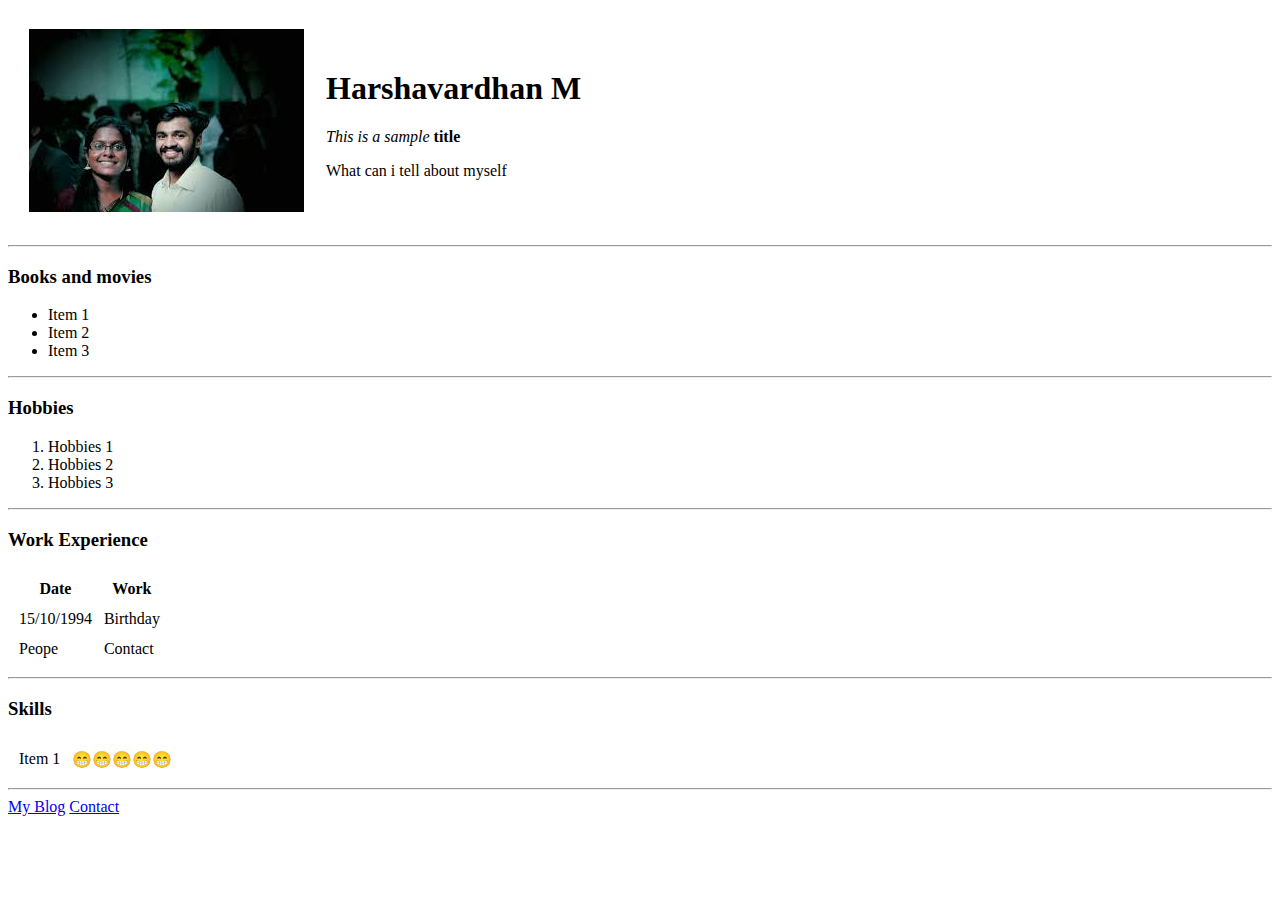
==== index.html @ e81fb997 "initial cv files" ====
<!DOCTYPE html>
<html lang="en">

<head>
    <meta charset="UTF-8">
    <meta name="viewport" content="width=device-width, initial-scale=1.0">
    <title>🎸 Document</title>
</head>

<body>
    <table cellspacing="20">
        <tr>
            <td> <img src="./images/profilepic.jpg" alt=""></td>
            <td>
                <h1>Harshavardhan M</h1>
                <p><em>This is a sample </em> <strong>title</strong></p>
                <p>What can i tell about myself</p>
            </td>
        </tr>
    </table>


    <hr>
    <h3>Books and movies</h3>
    <ul>
        <li>Item 1</li>
        <li>Item 2</li>
        <li>Item 3</li>
    </ul>
    <hr>
    <h3>Hobbies</h3>
    <ol>
        <li>Hobbies 1</li>
        <li>Hobbies 2</li>
        <li>Hobbies 3</li>
    </ol>
    <hr>
    <h3>Work Experience</h3>
    <table cellspacing="10">
        <thead>
            <th>Date</th>
            <th>Work</th>
        </thead>
        <tr>
            <td>15/10/1994</td>
            <td>Birthday</td>
        </tr>
        <tfoot>
            <tr>
                <td>Peope</td>
                <td>Contact</td>
            </tr>
        </tfoot>
    </table>
    <hr>
    <h3>Skills</h3>
    <table cellspacing="10">
        <tr>
            <td>Item 1</td>
            <td>😁😁😁😁😁</td>
        </tr>
    </table>
    <hr>
  
    <a href="https://harshayoo.wordpress.com/">My Blog</a>
    <a href="./contact.html">Contact</a>
</body>

</html>
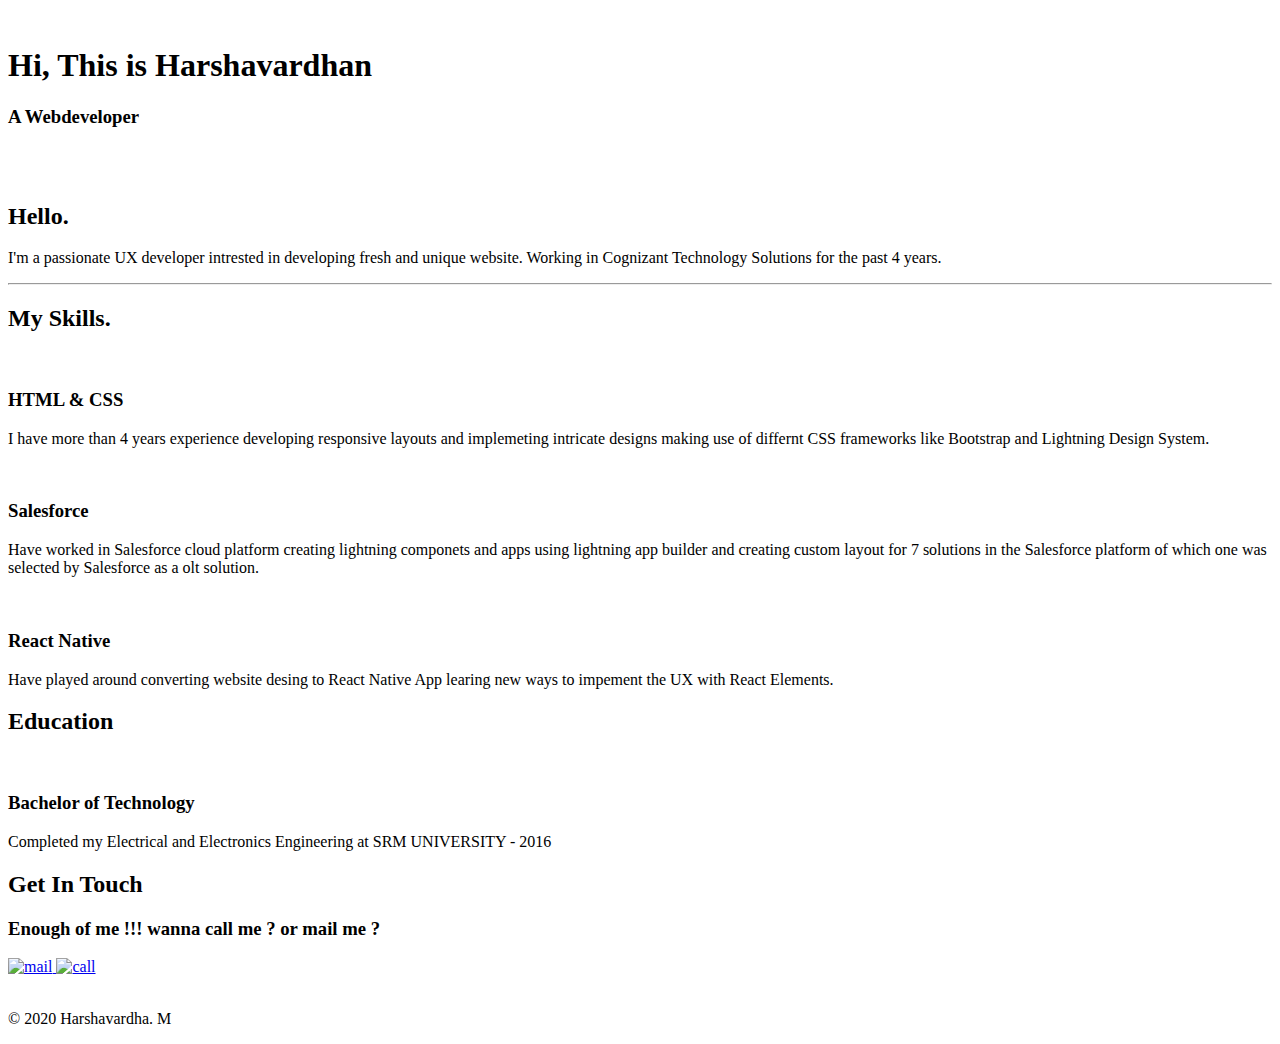
==== commit dded66f7: "Update index.html" ====
--- a/index.html
+++ b/index.html
@@ -4,66 +4,80 @@
 <head>
     <meta charset="UTF-8">
     <meta name="viewport" content="width=device-width, initial-scale=1.0">
-    <title>🎸 Document</title>
+    <title>style site</title>
+    <link rel="stylesheet" href="./css/styles.css">
+    <link rel="icon" href="./css/favicon.ico">
+    <link
+        href="https://fonts.googleapis.com/css2?family=Merriweather:wght@300&family=Montserrat&family=Sacramento&display=swap"
+        rel="stylesheet">
 </head>
 
 <body>
-    <table cellspacing="20">
-        <tr>
-            <td> <img src="./images/profilepic.jpg" alt=""></td>
-            <td>
-                <h1>Harshavardhan M</h1>
-                <p><em>This is a sample </em> <strong>title</strong></p>
-                <p>What can i tell about myself</p>
-            </td>
-        </tr>
-    </table>
-
-
-    <hr>
-    <h3>Books and movies</h3>
-    <ul>
-        <li>Item 1</li>
-        <li>Item 2</li>
-        <li>Item 3</li>
-    </ul>
-    <hr>
-    <h3>Hobbies</h3>
-    <ol>
-        <li>Hobbies 1</li>
-        <li>Hobbies 2</li>
-        <li>Hobbies 3</li>
-    </ol>
-    <hr>
-    <h3>Work Experience</h3>
-    <table cellspacing="10">
-        <thead>
-            <th>Date</th>
-            <th>Work</th>
-        </thead>
-        <tr>
-            <td>15/10/1994</td>
-            <td>Birthday</td>
-        </tr>
-        <tfoot>
-            <tr>
-                <td>Peope</td>
-                <td>Contact</td>
-            </tr>
-        </tfoot>
-    </table>
-    <hr>
-    <h3>Skills</h3>
-    <table cellspacing="10">
-        <tr>
-            <td>Item 1</td>
-            <td>😁😁😁😁😁</td>
-        </tr>
-    </table>
-    <hr>
-  
-    <a href="https://harshayoo.wordpress.com/">My Blog</a>
-    <a href="./contact.html">Contact</a>
+    <div class="top-cont">
+        <img class="top-cloud" src="./css/images/cloud.png" alt="">
+        <img class="top-sun" src="./css/images/sun.svg" alt="">
+        <h1>Hi, This is Harshavardhan</h1>
+        <h3>A Webdeveloper</h3>
+        <img class="bottom-cloud" src="./css/images/cloud.png" alt="">
+        <img src="./css/images/mountain.png" alt="">
+    </div>
+    <div class="mid-cont">
+        <div class="profile">
+            <img class="profile-pic" src="./css/images/harsha.jpg" alt="">
+            <h2>Hello.</h2>
+            <p>I'm a passionate UX developer intrested in developing fresh and unique website. Working in 
+                Cognizant Technology Solutions for the past 4 years.
+            </p>
+        </div>
+        <hr>
+        <div class="skills">
+            <h2>My Skills.</h2>
+            <div class="skill-row">
+                <img class="skill1" src="./css/images/html.svg" alt="">
+                <h3>HTML & CSS</h3>
+                <p>I have more than 4 years experience developing responsive layouts and implemeting intricate designs making use of differnt 
+                    CSS frameworks like Bootstrap and Lightning Design System.
+                </p>
+            </div>
+            <div class="skill-row">
+                <img class="skill2" src="./css/images/salesforce.svg" alt="">
+                <h3>Salesforce</h3>
+                <p>Have worked in Salesforce cloud platform creating lightning componets and apps using lightning app builder and creating custom layout for 7 solutions in the 
+                    Salesforce platform of which one was selected by Salesforce as a olt solution.
+                </p>
+            </div>
+            <div class="skill-row">
+                <img class="skill1" src="./css/images/react.svg" alt="">
+                <h3>React Native</h3>
+                <p>Have played around converting website desing to React Native App learing new ways to impement the UX 
+                    with React Elements.
+                </p>
+            </div>
+        </div>
+        <div class="education">
+            <h2>Education</h2>
+           
+            <div class="skill-row">
+                <img class="skill1" src="./css/images/education.svg" alt="">
+                <h3>Bachelor of Technology</h3>
+                <p>Completed my Electrical and Electronics Engineering at SRM UNIVERSITY - 2016</p>
+           
+            </div>
+        </div>
+        <div class="contact-me">
+            <h2>Get In Touch</h2>
+            <h3>Enough of me !!! wanna call me ? or mail me ?</h3>
+             <a class="" href="mailto:harshavardhanmurugan@gmail.com"><img alt="mail" src="./css/images/mail.svg"> </a>
+            <a class=""  href="tel:+91 8754979764"><img alt="call" src="./css/images/call.svg">  </a>
+        </div>
+    </div>
+    </div>
+    <div class="bottom-cont"> 
+        <a class="footer-link" href="https://www.facebook.com/harsha.vardhan.775" target="_blank">   <img class="" src="./css/images/facebook.svg" alt=""></a>
+        <a class="footer-link" href="https://twitter.com/harshamhv">   <img class="" src="./css/images/twitter.svg" alt=""></a>
+        <a class="footer-link" href="https://www.instagram.com/haha_harsha/">   <img class="" src="./css/images/instagram.svg" alt=""></a>
+        <p>© 2020 Harshavardha. M</p>
+    </div>
 </body>
 
-</html>+</html>
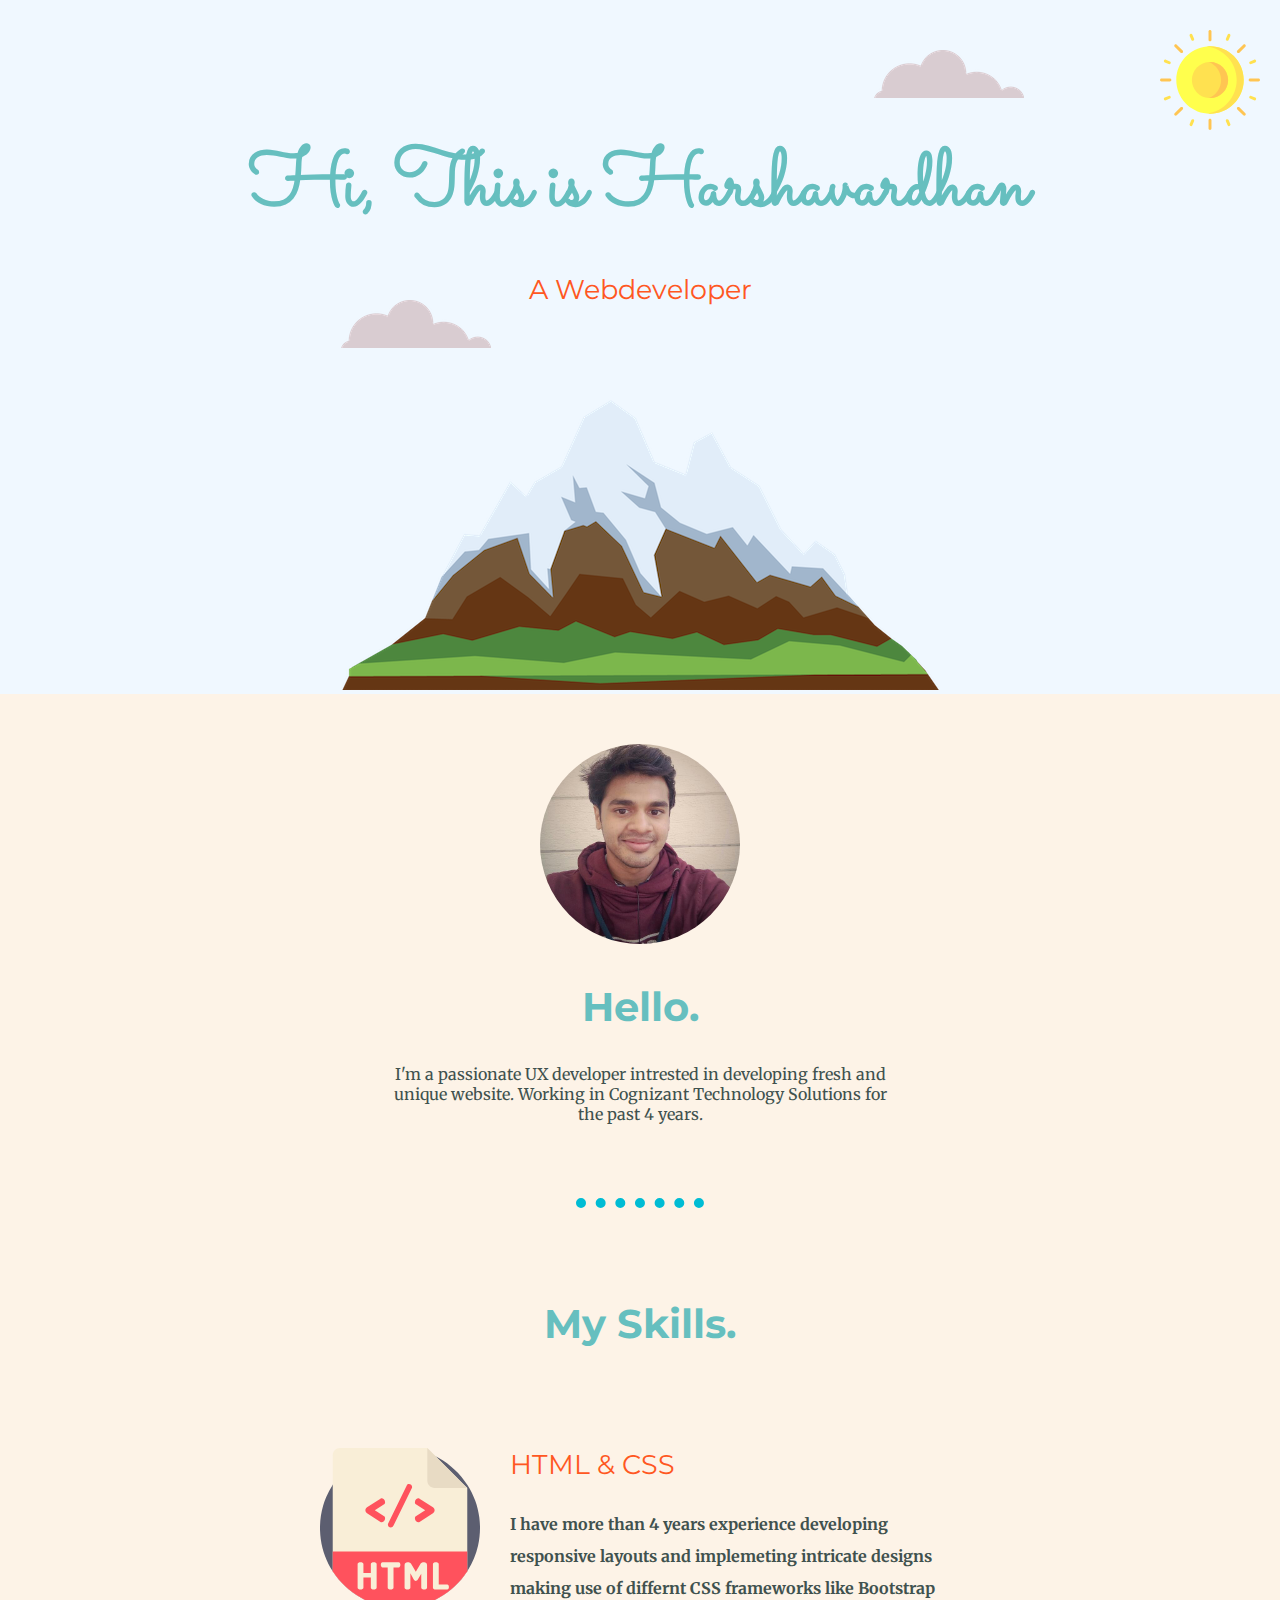
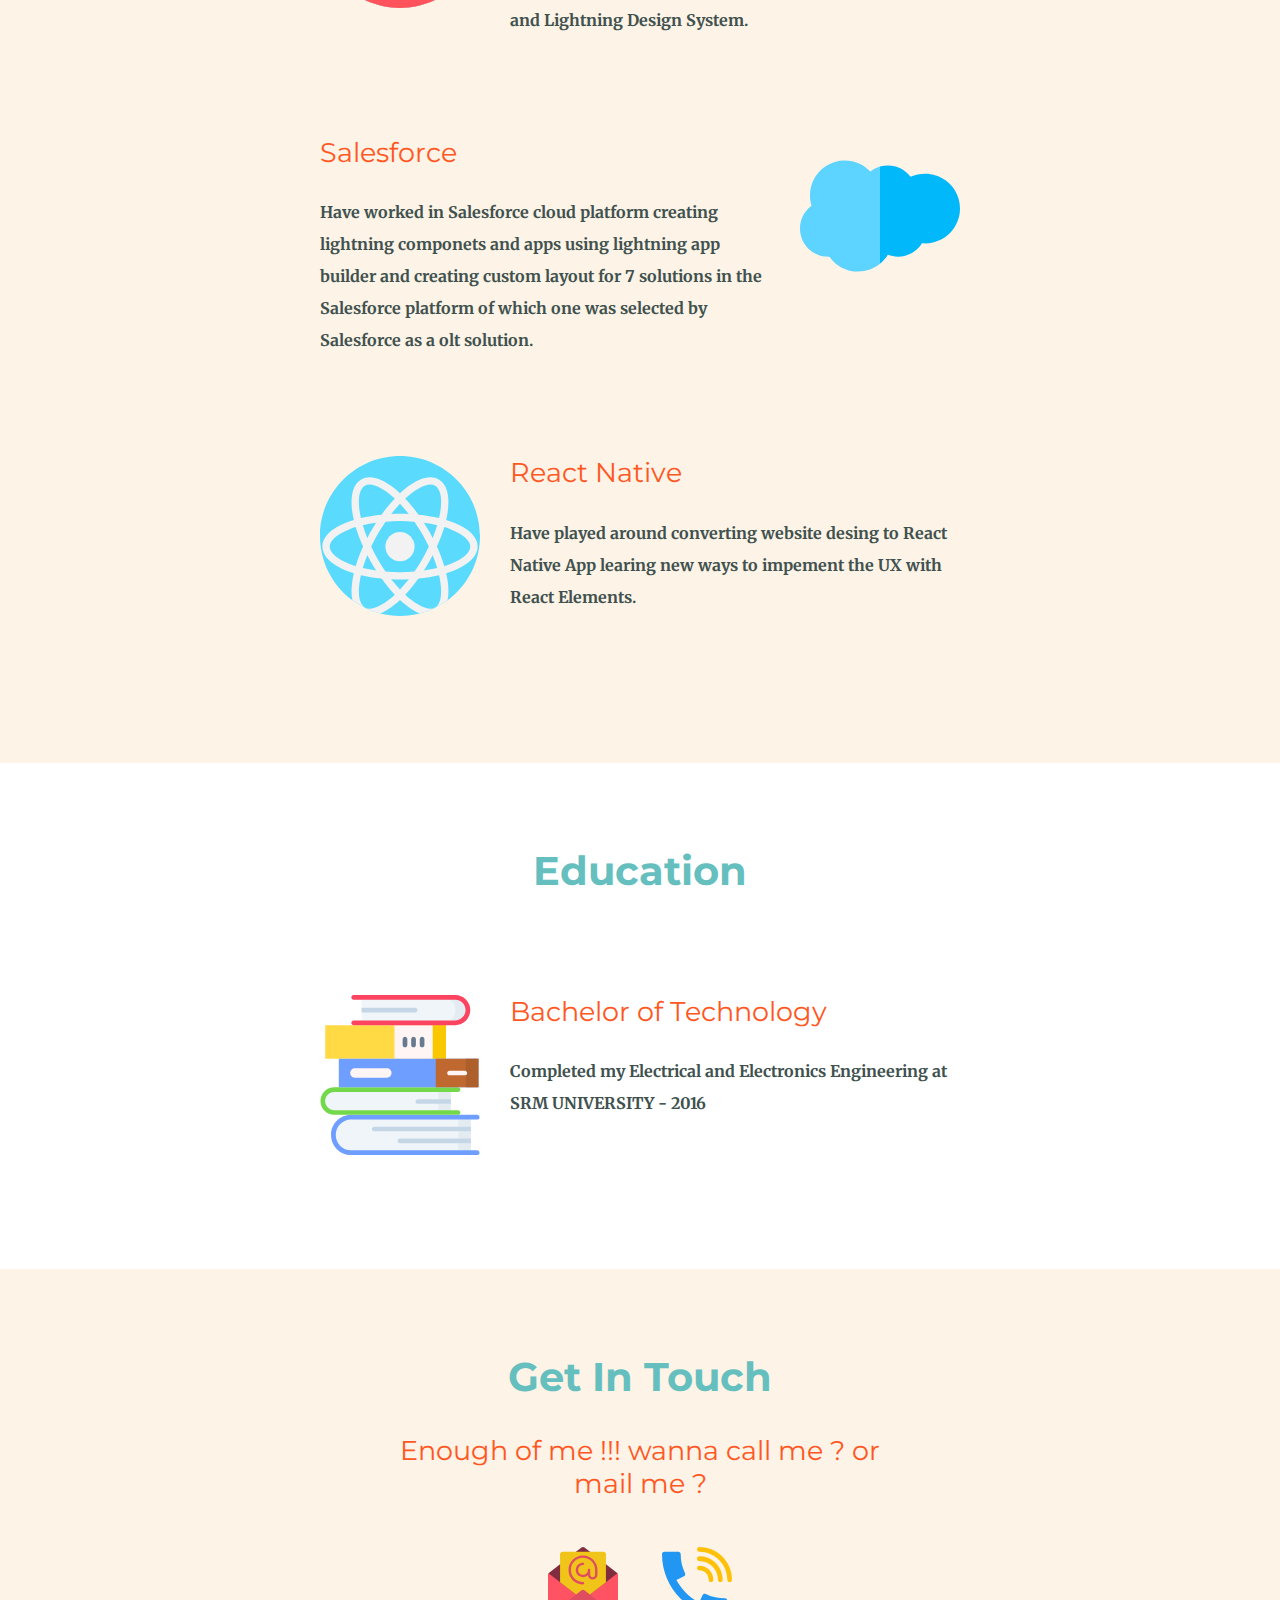
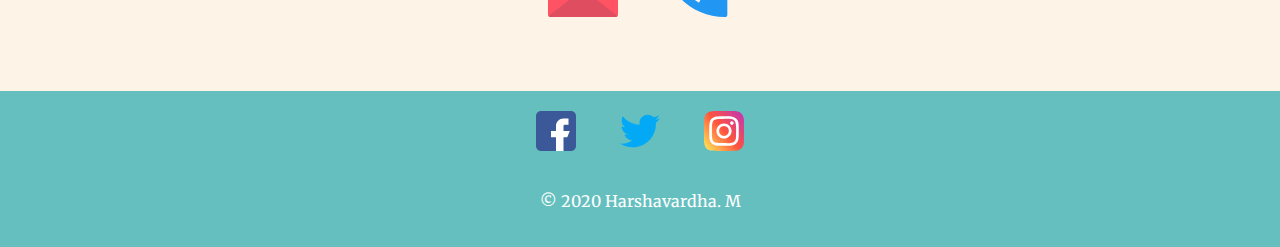
==== commit 785ffc08: "Update index.html" ====
--- a/index.html
+++ b/index.html
@@ -4,7 +4,7 @@
 <head>
     <meta charset="UTF-8">
     <meta name="viewport" content="width=device-width, initial-scale=1.0">
-    <title>style site</title>
+    <title>Harshavardhan CV</title>
     <link rel="stylesheet" href="./css/styles.css">
     <link rel="icon" href="./css/favicon.ico">
     <link
--- a/css/styles.css
+++ b/css/styles.css
@@ -0,0 +1,205 @@
+body {
+text-align: center;
+margin: 0px;
+padding: 0px;
+font-family: "Merriweather";
+color: #40514e;
+}
+img{
+    max-width: 100%;
+}
+h1 {
+font-family: "Sacramento", cursive;
+font-size: 5rem;
+padding-top: 50px;
+margin: 0px;
+color: #66bfbf;
+}
+h2 {
+font-size: 2.5rem;
+color: #66bfbf;
+font-family: "Montserrat", sans-serif;
+}
+h3 {
+font-size: 1.7rem;
+color: #ff5722;
+font-weight: normal;
+font-family: "Montserrat", sans-serif;
+}
+a {
+color: #11999e;
+}
+
+.top-cont {
+background-color: aliceblue;
+min-height: 200px;
+position: relative;
+padding-top: 80px;
+}
+.mid-cont {
+background-color: #fdf3e7;
+}
+.bottom-cont {
+padding: 20px;
+background-color: #66bfbf;
+}
+.bottom-cont p {
+color: white;
+padding-top: 20px;
+}
+.top-cloud {
+position: absolute;
+top: 50px;
+right: 20%;
+animation-name: topcloud;
+animation-duration: 15s;
+animation-iteration-count: infinite;
+animation-direction: alternate-reverse ; 
+
+-webkit-animation-duration: 16s;
+}
+.top-sun {
+    position: absolute;
+    top: 30px;
+    right: 20px;
+    height: 100px;
+    width: 100px;
+    }
+.bottom-cloud {
+position: absolute;
+top: 300px;
+}
+hr {
+width: 10%;
+border-style: none;
+text-align: center;
+border-top-style: dotted;
+border-width: 10px;
+border-color: #00bcd4;
+}
+.skills{
+    padding:50px 0px;
+}
+.education{
+    padding:50px 0px;
+    background:white;
+}
+.skill-row {
+width: 50%;
+margin: 100px auto;
+text-align: left;
+}
+.skill-row p {
+line-height: 2;
+font-weight: bold;
+}
+
+.skill1 {
+width: 25%;
+float: left;
+margin-right: 30px;
+margin-bottom:5px;
+}
+.skill2 {
+width: 25%;
+float: right;
+margin-left: 30px;
+margin-bottom:5px;
+}
+.profile {
+padding: 50px 0px;
+width: 40%;
+margin: 0 auto;
+}
+.profile-pic{
+    height:200px;
+    border-radius: 50%;
+    width: 200px;
+
+}
+.footer-link {
+padding: 20px;
+color: #11999e;
+text-decoration: none;
+text-align: center;
+}
+.footer-link img{
+   height:40px;
+   width: 40px;
+   text-align: center;
+    }
+
+
+.contact-me{
+    width: 40%;
+    margin: 0 auto;
+    padding:50px 0px;
+}
+.contact-me img{
+    height: 70px;
+  margin: 20px;
+}
+.contact-me a{
+    text-decoration: none;
+}
+.contact-me img:hover{
+    animation: shake 0.5s;
+
+    /* When the animation is finished, start again */
+    animation-iteration-count: infinite;
+}
+
+@media only screen and (max-width: 1024px) {
+    img{
+        max-width:100vw;
+    }
+    .top-cloud {
+        position: absolute;
+        top: 66px;
+        right: 50%;
+    }
+    h1{
+        font-size: 3rem;
+    }
+    .bottom-cloud {
+       top: 350px;
+       right: 15%;
+        }
+        .skill-row{
+            width:90%;
+        }
+        .contact-me{
+            width: 90%;
+        }.profile{
+            width: 90%;
+        }
+    hr{
+    width:15%;
+    }
+    .top-cont{
+        min-height:100vh;
+}
+
+
+
+
+/*Animations*/
+@keyframes topcloud {
+    0%   { left:0px; top:30px;filter: brightness(2);}
+   
+    100% { left:60%; top:30px;filter: brightness(1.6);opacity: .1;}
+  }
+  
+@keyframes shake {
+    0% { transform: translate(1px, 1px) rotate(0deg); }
+    10% { transform: translate(-1px, -2px) rotate(-1deg); }
+    20% { transform: translate(-3px, 0px) rotate(1deg); }
+    30% { transform: translate(3px, 2px) rotate(0deg); }
+    40% { transform: translate(1px, -1px) rotate(1deg); }
+    50% { transform: translate(-1px, 2px) rotate(-1deg); }
+    60% { transform: translate(-3px, 1px) rotate(0deg); }
+    70% { transform: translate(3px, 1px) rotate(-1deg); }
+    80% { transform: translate(-1px, -1px) rotate(1deg); }
+    90% { transform: translate(1px, 2px) rotate(0deg); }
+    100% { transform: translate(1px, -2px) rotate(-1deg); }
+  }
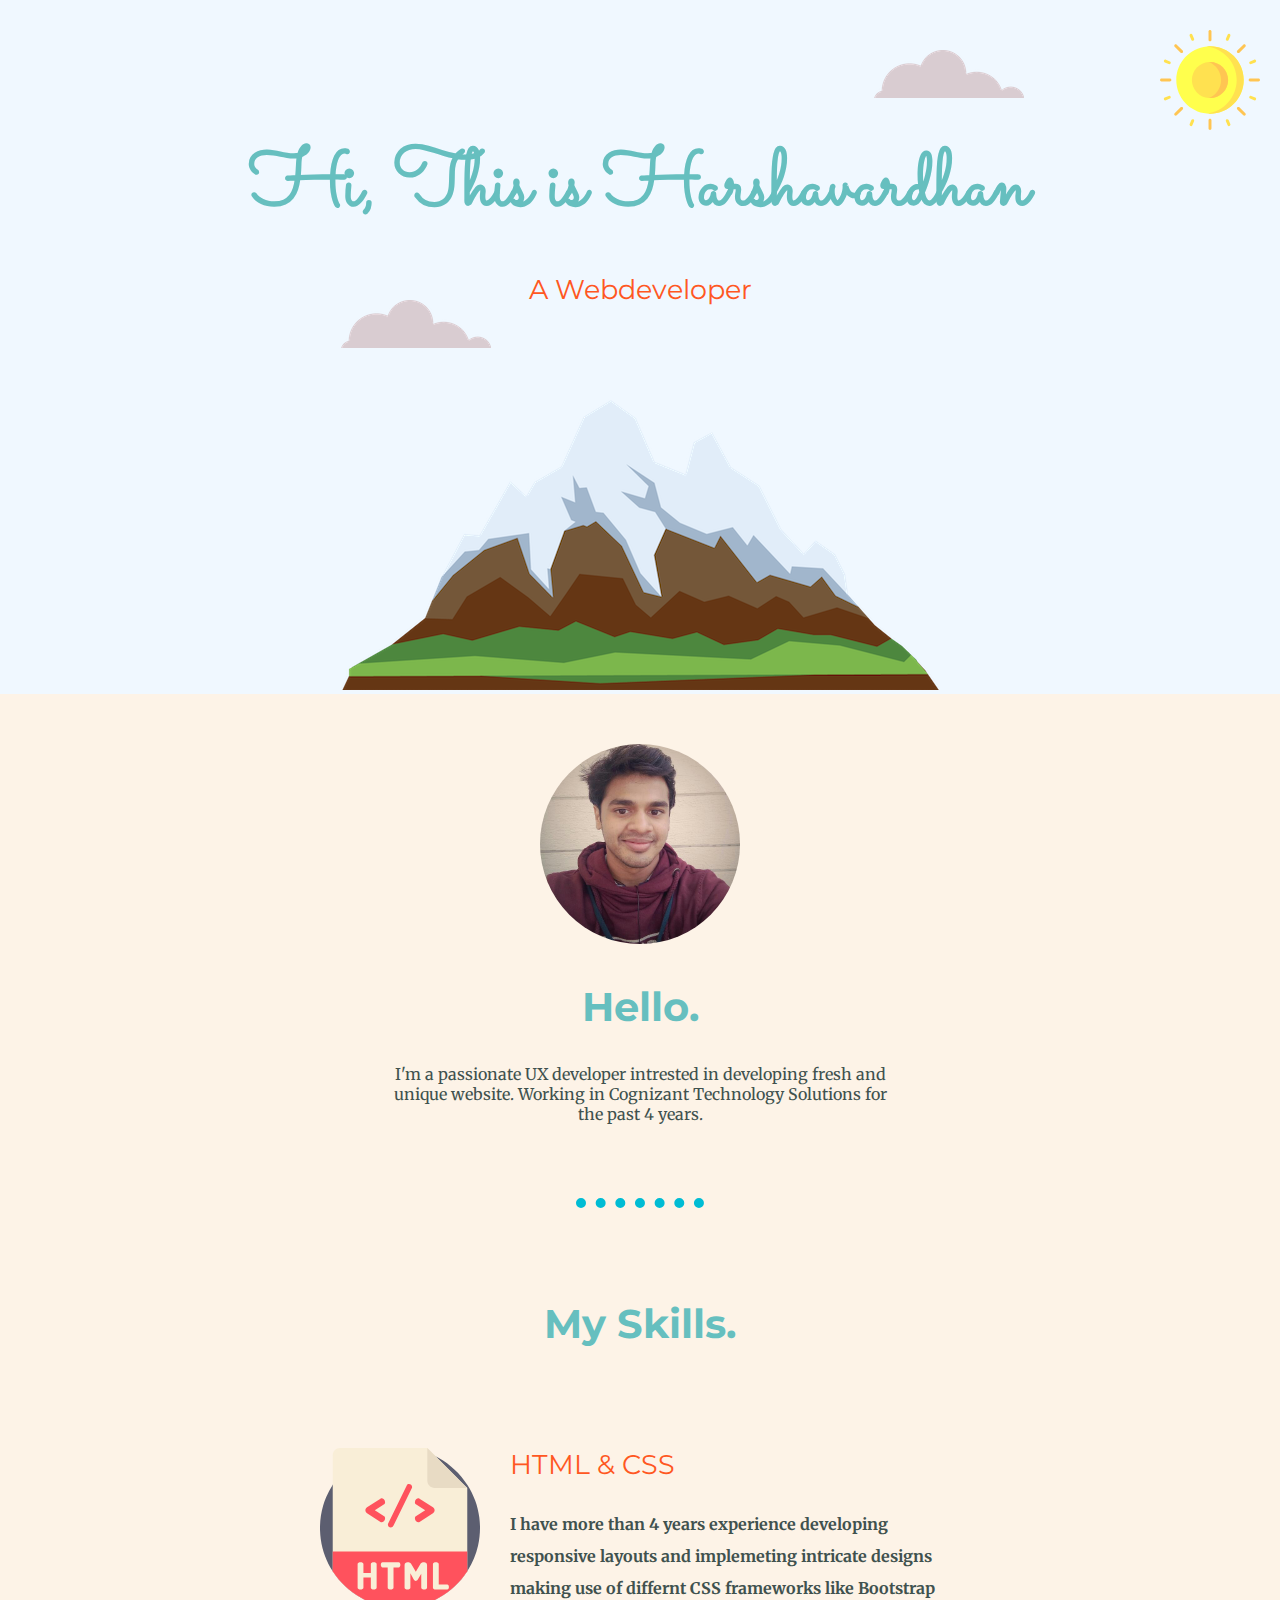
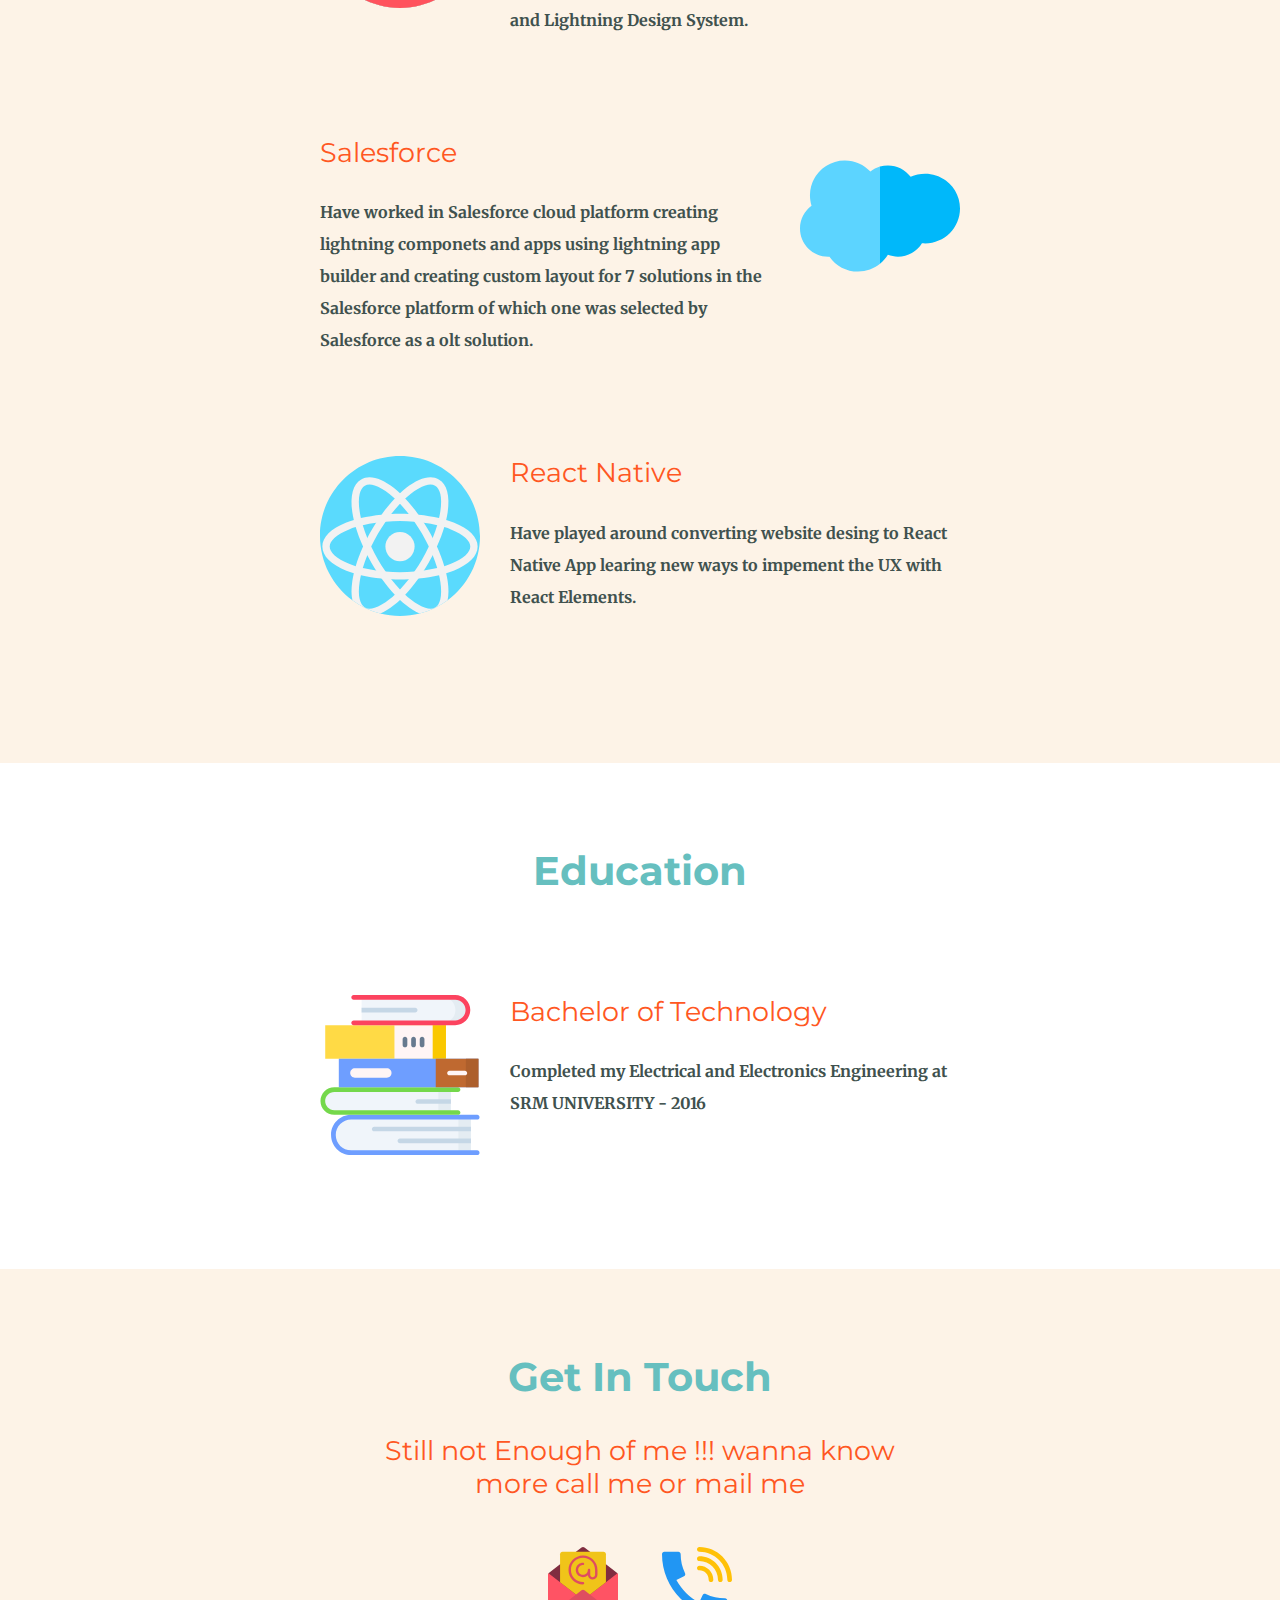
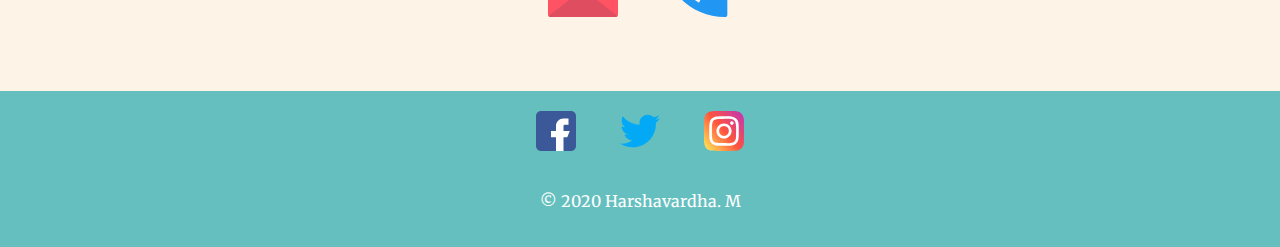
==== commit 877b8d0e: "Update index.html" ====
--- a/index.html
+++ b/index.html
@@ -66,7 +66,7 @@
         </div>
         <div class="contact-me">
             <h2>Get In Touch</h2>
-            <h3>Enough of me !!! wanna call me ? or mail me ?</h3>
+            <h3>Still not Enough of me !!! wanna know more call me or mail me</h3>
              <a class="" href="mailto:harshavardhanmurugan@gmail.com"><img alt="mail" src="./css/images/mail.svg"> </a>
             <a class=""  href="tel:+91 8754979764"><img alt="call" src="./css/images/call.svg">  </a>
         </div>
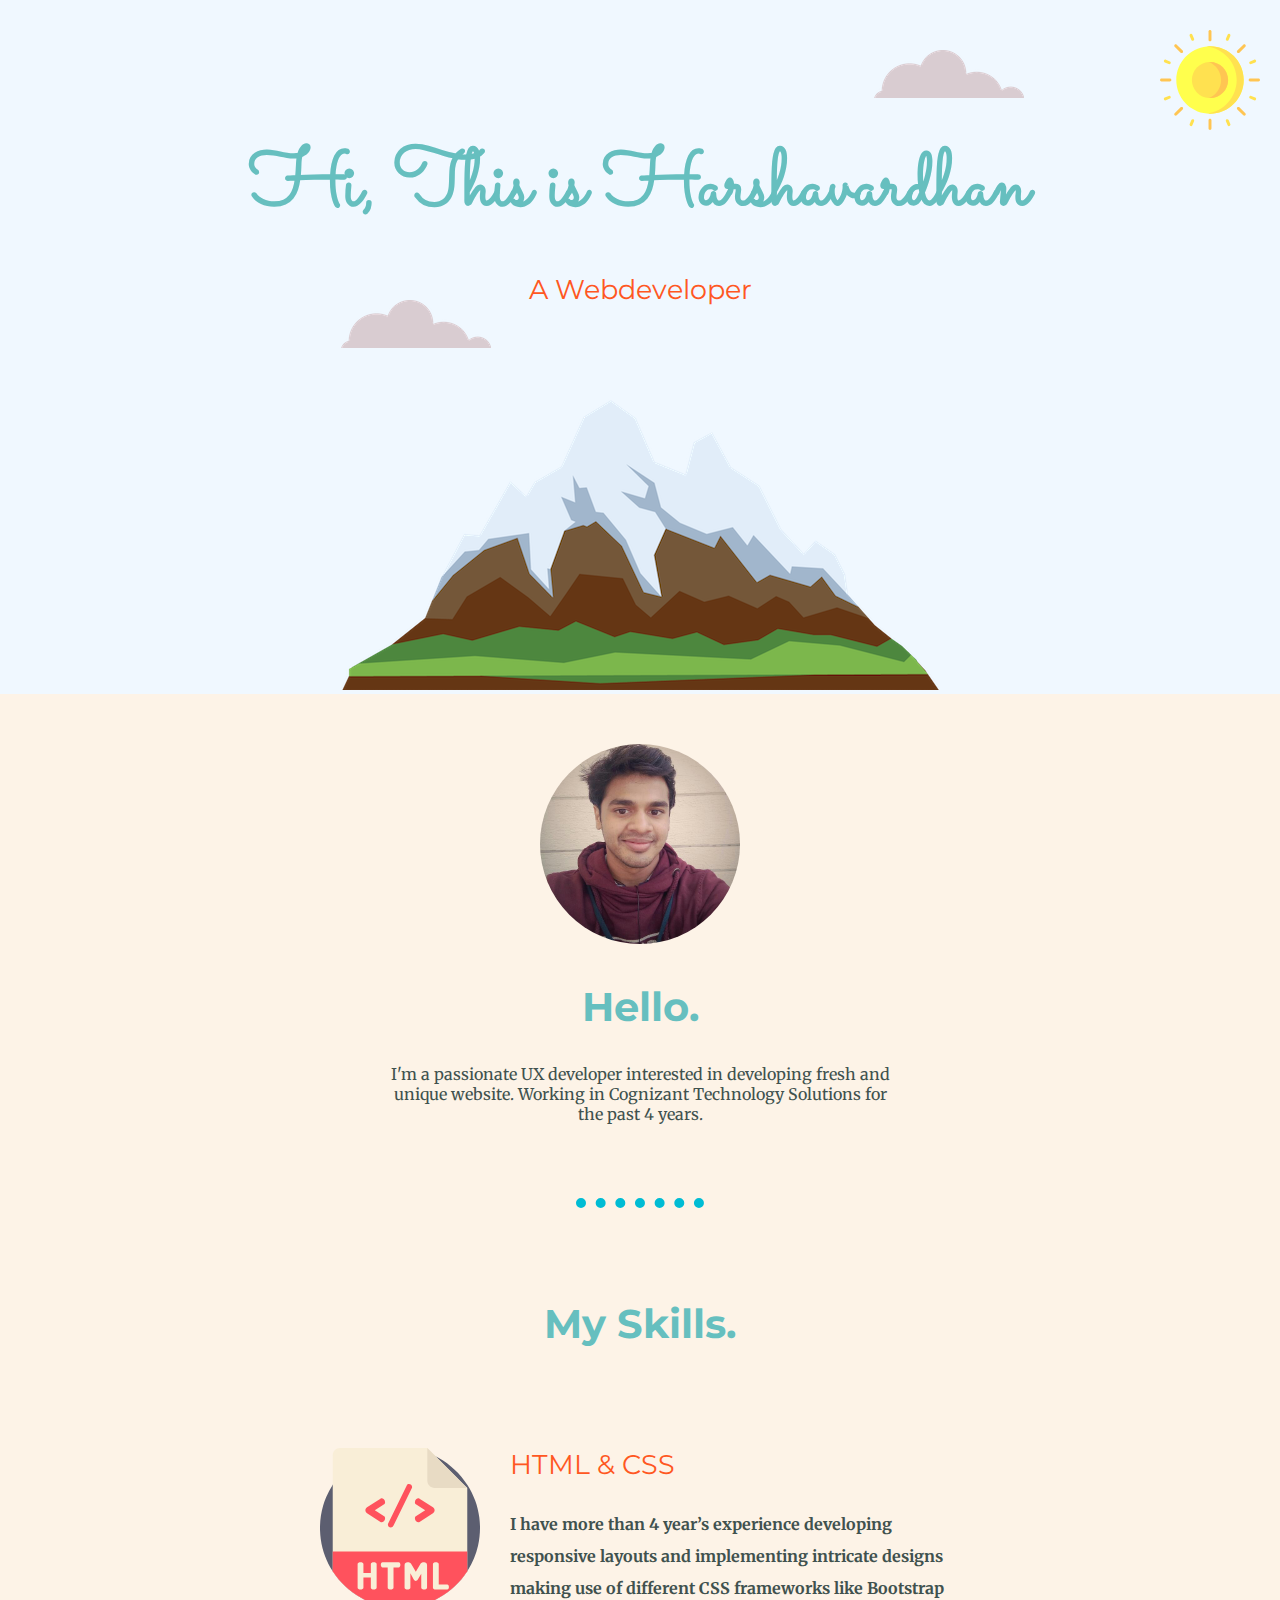
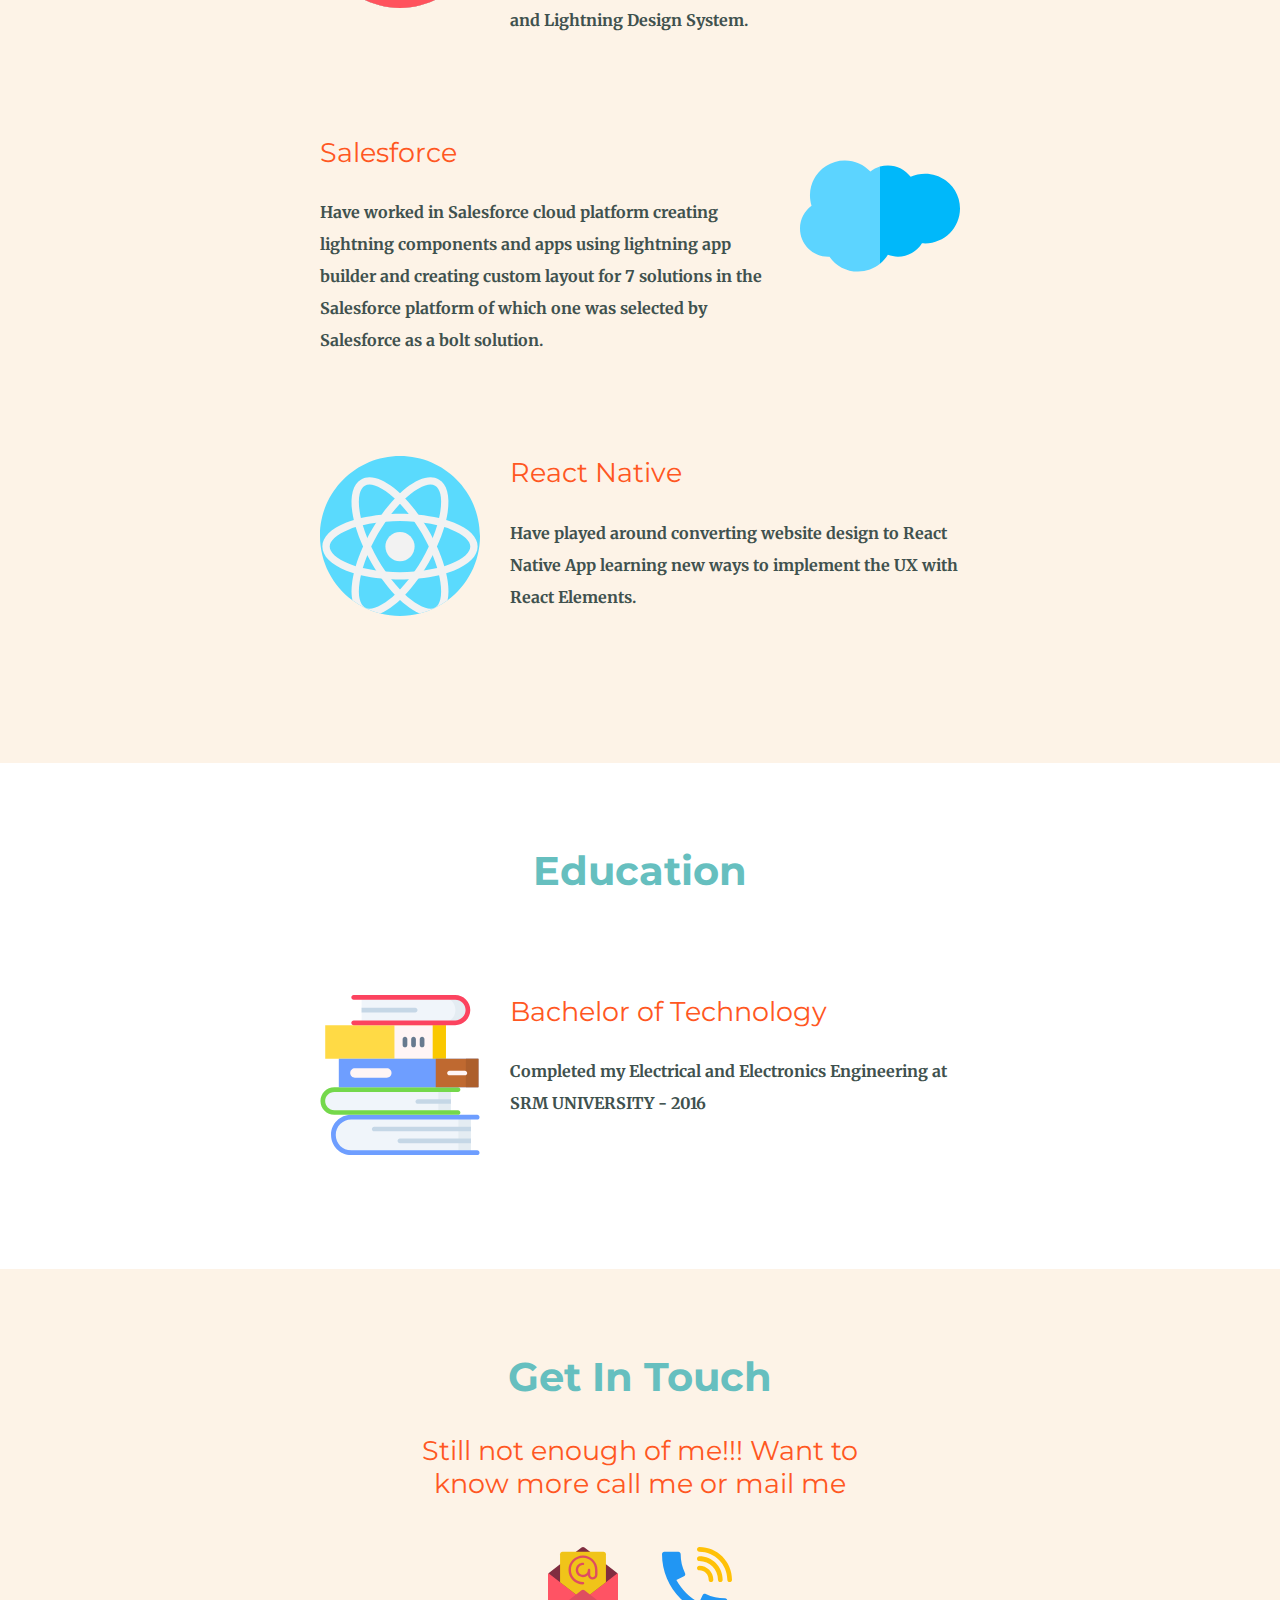
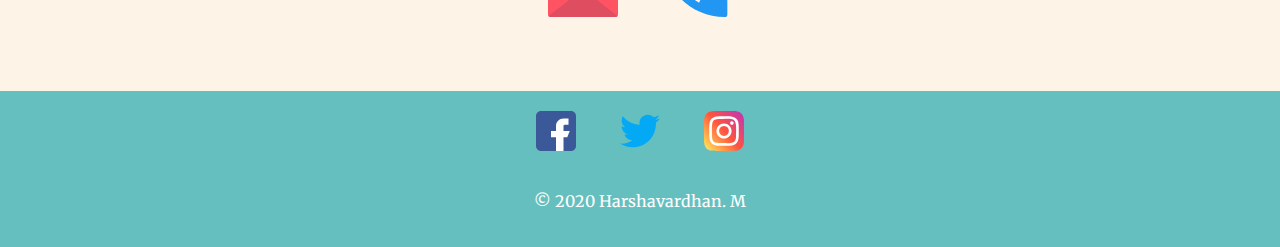
==== commit a0da9e1a: "spelling mistakes" ====
--- a/index.html
+++ b/index.html
@@ -25,8 +25,9 @@
         <div class="profile">
             <img class="profile-pic" src="./css/images/harsha.jpg" alt="">
             <h2>Hello.</h2>
-            <p>I'm a passionate UX developer intrested in developing fresh and unique website. Working in 
+            <p>I'm a passionate UX developer interested in developing fresh and unique website. Working in 
                 Cognizant Technology Solutions for the past 4 years.
+
             </p>
         </div>
         <hr>
@@ -35,22 +36,25 @@
             <div class="skill-row">
                 <img class="skill1" src="./css/images/html.svg" alt="">
                 <h3>HTML & CSS</h3>
-                <p>I have more than 4 years experience developing responsive layouts and implemeting intricate designs making use of differnt 
+                <p>I have more than 4 year’s experience developing responsive layouts and implementing intricate designs making use of different 
                     CSS frameworks like Bootstrap and Lightning Design System.
+
                 </p>
             </div>
             <div class="skill-row">
                 <img class="skill2" src="./css/images/salesforce.svg" alt="">
                 <h3>Salesforce</h3>
-                <p>Have worked in Salesforce cloud platform creating lightning componets and apps using lightning app builder and creating custom layout for 7 solutions in the 
-                    Salesforce platform of which one was selected by Salesforce as a olt solution.
+                <p>Have worked in Salesforce cloud platform creating lightning components and apps using lightning app builder and creating custom layout for 7 solutions in the 
+                    Salesforce platform of which one was selected by Salesforce as a bolt solution.
+
                 </p>
             </div>
             <div class="skill-row">
                 <img class="skill1" src="./css/images/react.svg" alt="">
                 <h3>React Native</h3>
-                <p>Have played around converting website desing to React Native App learing new ways to impement the UX 
+                <p>Have played around converting website design to React Native App learning new ways to implement the UX 
                     with React Elements.
+
                 </p>
             </div>
         </div>
@@ -66,7 +70,7 @@
         </div>
         <div class="contact-me">
             <h2>Get In Touch</h2>
-            <h3>Still not Enough of me !!! wanna know more call me or mail me</h3>
+            <h3>Still not enough of me!!! Want to know more call me or mail me</h3>
              <a class="" href="mailto:harshavardhanmurugan@gmail.com"><img alt="mail" src="./css/images/mail.svg"> </a>
             <a class=""  href="tel:+91 8754979764"><img alt="call" src="./css/images/call.svg">  </a>
         </div>
@@ -76,7 +80,7 @@
         <a class="footer-link" href="https://www.facebook.com/harsha.vardhan.775" target="_blank">   <img class="" src="./css/images/facebook.svg" alt=""></a>
         <a class="footer-link" href="https://twitter.com/harshamhv">   <img class="" src="./css/images/twitter.svg" alt=""></a>
         <a class="footer-link" href="https://www.instagram.com/haha_harsha/">   <img class="" src="./css/images/instagram.svg" alt=""></a>
-        <p>© 2020 Harshavardha. M</p>
+        <p>© 2020 Harshavardhan. M</p>
     </div>
 </body>
 
